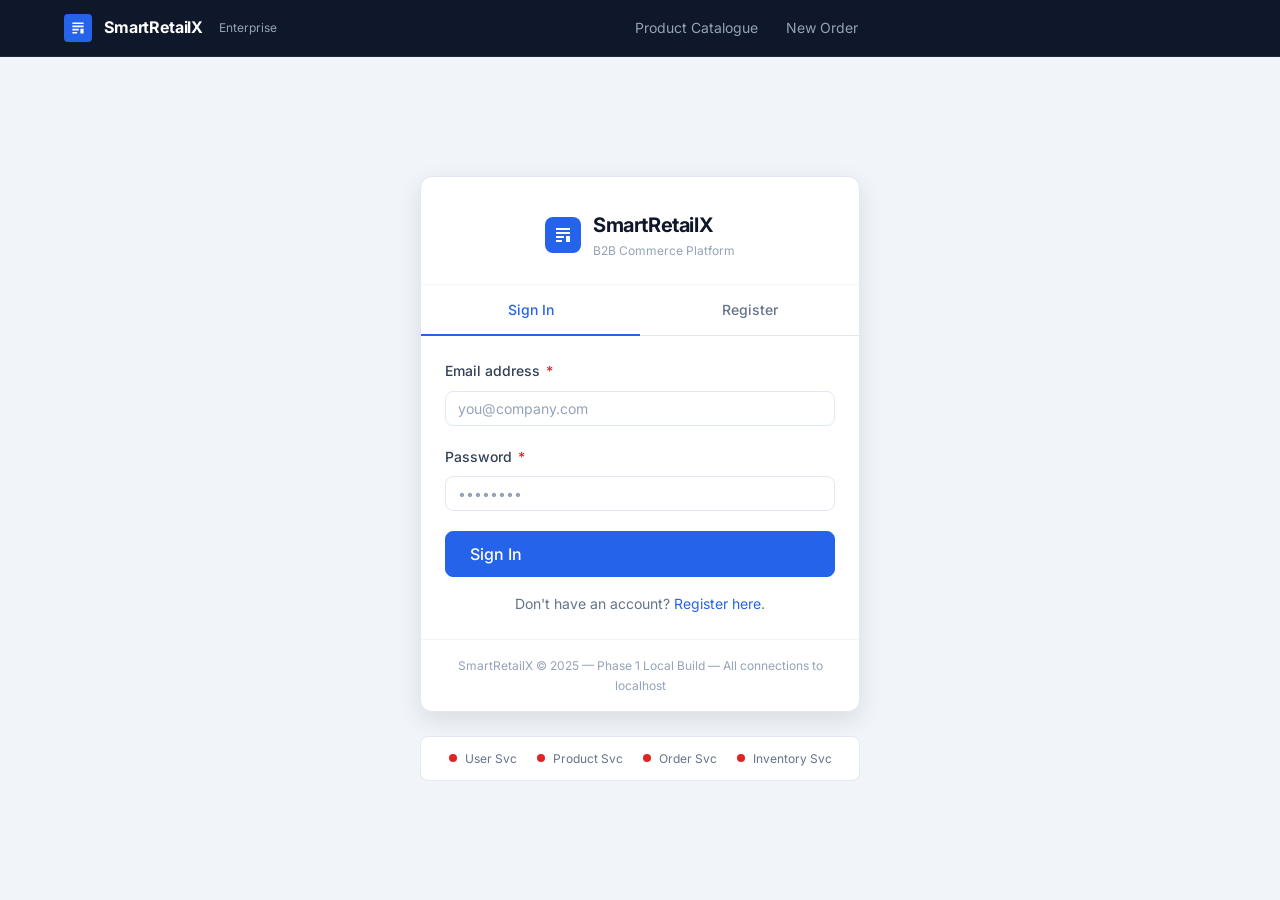
==== frontend/index.html @ c88612b1 "smart_retailx" ====
<!DOCTYPE html>
<html lang="en">
<head>
  <meta charset="UTF-8" />
  <meta name="viewport" content="width=device-width, initial-scale=1.0" />
  <title>Sign In — SmartRetailX</title>
  <meta name="description" content="Sign in to your SmartRetailX B2B commerce account or register as a new partner." />
  <link rel="stylesheet" href="style.css" />
  <style>
    body { background-color: var(--color-slate-100); display: flex; flex-direction: column; min-height: 100vh; }

    .auth-wrapper {
      flex: 1;
      display: flex;
      align-items: center;
      justify-content: center;
      padding: var(--sp-8) var(--sp-4);
    }

    .auth-box {
      background: var(--color-white);
      border: 1px solid var(--color-slate-200);
      border-radius: var(--radius-lg);
      box-shadow: var(--shadow-lg);
      width: 100%;
      max-width: 440px;
    }

    .auth-brand {
      display: flex;
      align-items: center;
      justify-content: center;
      gap: var(--sp-3);
      padding: var(--sp-8) var(--sp-6) var(--sp-6);
      border-bottom: 1px solid var(--color-slate-100);
    }

    .auth-brand-icon {
      width: 36px; height: 36px;
      background: var(--color-accent);
      border-radius: var(--radius-md);
      display: flex; align-items: center; justify-content: center;
    }

    .auth-brand-icon svg { width: 20px; height: 20px; fill: white; }

    .auth-brand-name {
      font-size: var(--text-xl);
      font-weight: 700;
      color: var(--color-navy);
      letter-spacing: -0.02em;
    }

    .auth-tabs {
      display: flex;
      border-bottom: 1px solid var(--color-slate-200);
    }

    .auth-tab {
      flex: 1;
      padding: var(--sp-4);
      text-align: center;
      font-size: var(--text-sm);
      font-weight: 500;
      color: var(--color-slate-500);
      cursor: pointer;
      background: none;
      border: none;
      border-bottom: 2px solid transparent;
      margin-bottom: -1px;
      font-family: var(--font-base);
      transition: color var(--trans-fast), border-color var(--trans-fast);
    }

    .auth-tab.active {
      color: var(--color-accent);
      border-bottom-color: var(--color-accent);
    }

    .auth-tab:hover:not(.active) { color: var(--color-navy); }

    .auth-form-panel { padding: var(--sp-6); display: none; }
    .auth-form-panel.active { display: block; }

    .auth-footer {
      padding: var(--sp-4) var(--sp-6);
      border-top: 1px solid var(--color-slate-100);
      text-align: center;
      font-size: var(--text-xs);
      color: var(--color-slate-400);
    }

    .service-status-bar {
      display: flex;
      gap: var(--sp-5);
      justify-content: center;
      padding: var(--sp-3) var(--sp-4);
      font-size: var(--text-xs);
      color: var(--color-slate-500);
      background: var(--color-white);
      border: 1px solid var(--color-slate-200);
      border-radius: var(--radius-md);
      margin-top: var(--sp-6);
      max-width: 440px;
      width: 100%;
    }

    .service-status-item {
      display: flex;
      align-items: center;
    }
  </style>
</head>
<body>

  <!-- Toast Container -->
  <div id="toast-container"></div>

  <!-- Topbar -->
  <header class="topbar">
    <div class="container topbar-inner">
      <a href="index.html" class="topbar-brand">
        <div class="topbar-brand-icon">
          <svg viewBox="0 0 20 20"><path d="M3 3h14v2H3V3zm0 4h14v2H3V7zm0 4h8v2H3v-2zm0 4h6v2H3v-2zm10-4h4v6h-4v-6z"/></svg>
        </div>
        <span class="topbar-brand-name">SmartRetailX</span>
        <span class="topbar-brand-tag">Enterprise</span>
      </a>
      <nav class="topbar-nav">
        <a href="catalog.html">Product Catalogue</a>
        <a href="checkout.html">New Order</a>
        <a href="admin.html">Admin</a>
      </nav>
      <div class="topbar-actions">
        <span id="session-display" style="font-size:var(--text-xs);color:var(--color-slate-400);"></span>
      </div>
    </div>
  </header>

  <!-- Auth Box -->
  <div class="auth-wrapper">
    <div style="display:flex;flex-direction:column;align-items:center;width:100%;max-width:440px;">
      <div class="auth-box">
        <!-- Brand -->
        <div class="auth-brand">
          <div class="auth-brand-icon">
            <svg viewBox="0 0 20 20"><path d="M3 3h14v2H3V3zm0 4h14v2H3V7zm0 4h8v2H3v-2zm0 4h6v2H3v-2zm10-4h4v6h-4v-6z"/></svg>
          </div>
          <div>
            <div class="auth-brand-name">SmartRetailX</div>
            <div style="font-size:var(--text-xs);color:var(--color-slate-400);">B2B Commerce Platform</div>
          </div>
        </div>

        <!-- Tabs -->
        <div class="auth-tabs" role="tablist">
          <button class="auth-tab active" id="tab-login" role="tab" aria-selected="true" onclick="switchTab('login')">Sign In</button>
          <button class="auth-tab" id="tab-register" role="tab" aria-selected="false" onclick="switchTab('register')">Register</button>
        </div>

        <!-- Login Panel -->
        <div class="auth-form-panel active" id="panel-login" role="tabpanel">
          <form id="form-login" novalidate>
            <div class="form-group">
              <label class="form-label" for="login-email">Email address <span class="required">*</span></label>
              <input class="form-control" type="email" id="login-email" placeholder="you@company.com" autocomplete="email" required />
            </div>
            <div class="form-group">
              <label class="form-label" for="login-password">Password <span class="required">*</span></label>
              <input class="form-control" type="password" id="login-password" placeholder="••••••••" autocomplete="current-password" required />
            </div>
            <div id="login-error" class="alert alert-danger mb-4" style="display:none;"></div>
            <button class="btn btn-primary btn-lg" type="submit" id="btn-login" style="width:100%;">Sign In</button>
          </form>
          <p class="text-muted text-sm mt-4" style="text-align:center;">
            Don't have an account? <a href="#" onclick="switchTab('register');return false;">Register here</a>.
          </p>
        </div>

        <!-- Register Panel -->
        <div class="auth-form-panel" id="panel-register" role="tabpanel">
          <form id="form-register" novalidate>
            <div class="form-row">
              <div class="form-group">
                <label class="form-label" for="reg-name">Full Name <span class="required">*</span></label>
                <input class="form-control" type="text" id="reg-name" placeholder="Jane Smith" required />
              </div>
              <div class="form-group">
                <label class="form-label" for="reg-company">Company</label>
                <input class="form-control" type="text" id="reg-company" placeholder="Acme Corp" />
              </div>
            </div>
            <div class="form-group">
              <label class="form-label" for="reg-email">Email address <span class="required">*</span></label>
              <input class="form-control" type="email" id="reg-email" placeholder="jane@acme.com" autocomplete="email" required />
            </div>
            <div class="form-group">
              <label class="form-label" for="reg-password">Password <span class="required">*</span></label>
              <input class="form-control" type="password" id="reg-password" placeholder="Min. 6 characters" autocomplete="new-password" required minlength="6" />
            </div>
            <div class="form-group">
              <label class="form-label" for="reg-role">Account Role</label>
              <select class="form-control" id="reg-role">
                <option value="customer">Customer</option>
                <option value="admin">Admin</option>
              </select>
              <span class="form-hint">Phase 2: This role will be encoded in the JWT and enforced via RBAC middleware.</span>
            </div>
            <div id="register-error" class="alert alert-danger mb-4" style="display:none;"></div>
            <button class="btn btn-primary btn-lg" type="submit" id="btn-register" style="width:100%;">Create Account</button>
          </form>
        </div>

        <!-- Footer -->
        <div class="auth-footer">
          SmartRetailX &copy; 2025 &mdash; Phase 1 Local Build &mdash; All connections to localhost
        </div>
      </div>

      <!-- Service health status -->
      <div class="service-status-bar" id="service-status">
        <span class="service-status-item"><span class="service-dot checking" id="dot-user"></span>User Svc</span>
        <span class="service-status-item"><span class="service-dot checking" id="dot-product"></span>Product Svc</span>
        <span class="service-status-item"><span class="service-dot checking" id="dot-order"></span>Order Svc</span>
        <span class="service-status-item"><span class="service-dot checking" id="dot-inventory"></span>Inventory Svc</span>
      </div>
    </div>
  </div>

  <script src="api.js"></script>
  <script>
    // ── Tab switching ──────────────────────────────────────────────────────────
    function switchTab(tab) {
      document.querySelectorAll('.auth-tab').forEach(t => t.classList.remove('active'));
      document.querySelectorAll('.auth-form-panel').forEach(p => p.classList.remove('active'));
      document.getElementById(`tab-${tab}`).classList.add('active');
      document.getElementById(`panel-${tab}`).classList.add('active');
    }

    // ── Apply RBAC nav (hides Admin link for non-admin users) ─────────────────
    applyRbacNav();

    // ── Show session info if already logged in ─────────────────────────────────
    const user = session.load();
    if (user) {
      document.getElementById('session-display').textContent =
        `Signed in as ${user.email} (${user.role})`;
    }

    // ── Login Form ─────────────────────────────────────────────────────────────
    document.getElementById('form-login').addEventListener('submit', async (e) => {
      e.preventDefault();
      const btn = document.getElementById('btn-login');
      const errEl = document.getElementById('login-error');
      errEl.style.display = 'none';
      btn.disabled = true;
      btn.textContent = 'Signing in…';
      try {
        // POST /login → User Service (port 8001)
        // Phase 2: returns {access_token, token_type, user_id, email, role}
        const data = await apiFetch(`${API.USER}/login`, {
          method: 'POST',
          body: {
            email: document.getElementById('login-email').value.trim(),
            password: document.getElementById('login-password').value,
          },
        });
        // Save JWT token + user metadata to localStorage
        session.save(data);
        showToast(`Welcome back, ${data.email}! Role: ${data.role}`, 'success');
        // Redirect admins straight to admin panel, customers to catalogue
        setTimeout(() => {
          window.location.href = data.role === 'admin' ? 'admin.html' : 'catalog.html';
        }, 900);
      } catch (err) {
        errEl.textContent = err.message;
        errEl.style.display = 'flex';
        btn.disabled = false;
        btn.textContent = 'Sign In';
      }
    });

    // ── Register Form ──────────────────────────────────────────────────────────
    document.getElementById('form-register').addEventListener('submit', async (e) => {
      e.preventDefault();
      const btn = document.getElementById('btn-register');
      const errEl = document.getElementById('register-error');
      errEl.style.display = 'none';
      btn.disabled = true;
      btn.textContent = 'Creating account…';
      try {
        await apiFetch(`${API.USER}/users`, {
          method: 'POST',
          body: {
            full_name: document.getElementById('reg-name').value.trim(),
            email: document.getElementById('reg-email').value.trim(),
            password: document.getElementById('reg-password').value,
            company: document.getElementById('reg-company').value.trim() || null,
            role: document.getElementById('reg-role').value,
          },
        });
        showToast('Account created. Please sign in.', 'success');
        switchTab('login');
      } catch (err) {
        errEl.textContent = err.message;
        errEl.style.display = 'flex';
      } finally {
        btn.disabled = false;
        btn.textContent = 'Create Account';
      }
    });

    // ── Service health ─────────────────────────────────────────────────────────
    checkServiceHealth(API.USER,      'dot-user');
    checkServiceHealth(API.PRODUCT,   'dot-product');
    checkServiceHealth(API.ORDER,     'dot-order');
    checkServiceHealth(API.INVENTORY, 'dot-inventory');
  </script>
</body>
</html>
---- frontend/style.css ----
/*
 * SmartRetailX - Enterprise B2B Dashboard
 * Global Stylesheet
 * Design Language: Professional, stable, subdued enterprise SaaS
 */

/* ── Google Fonts ─────────────────────────────────────────────────────────── */
@import url('https://fonts.googleapis.com/css2?family=Inter:wght@300;400;500;600;700&family=JetBrains+Mono:wght@400;500&display=swap');

/* ── Design Tokens ────────────────────────────────────────────────────────── */
:root {
  /* Brand Palette */
  --color-navy:        #0f172a;
  --color-navy-light:  #1e293b;
  --color-slate-700:   #334155;
  --color-slate-500:   #64748b;
  --color-slate-400:   #94a3b8;
  --color-slate-200:   #e2e8f0;
  --color-slate-100:   #f1f5f9;
  --color-white:       #ffffff;
  --color-off-white:   #f8f9fa;

  /* Accent — muted teal-blue (accessible, enterprise-appropriate) */
  --color-accent:      #2563eb;
  --color-accent-dark: #1d4ed8;
  --color-accent-light:#dbeafe;

  /* Status colours */
  --color-success:     #16a34a;
  --color-success-bg:  #dcfce7;
  --color-warning:     #d97706;
  --color-warning-bg:  #fef3c7;
  --color-danger:      #dc2626;
  --color-danger-bg:   #fee2e2;
  --color-info:        #0284c7;
  --color-info-bg:     #e0f2fe;

  /* Typography */
  --font-base:   'Inter', system-ui, sans-serif;
  --font-mono:   'JetBrains Mono', monospace;
  --text-xs:     0.75rem;
  --text-sm:     0.875rem;
  --text-base:   1rem;
  --text-lg:     1.125rem;
  --text-xl:     1.25rem;
  --text-2xl:    1.5rem;
  --text-3xl:    1.875rem;

  /* Spacing */
  --sp-1:  0.25rem;
  --sp-2:  0.5rem;
  --sp-3:  0.75rem;
  --sp-4:  1rem;
  --sp-5:  1.25rem;
  --sp-6:  1.5rem;
  --sp-8:  2rem;
  --sp-10: 2.5rem;
  --sp-12: 3rem;

  /* Radii */
  --radius-sm: 4px;
  --radius-md: 8px;
  --radius-lg: 12px;

  /* Shadows */
  --shadow-sm:  0 1px 2px rgba(0,0,0,0.06);
  --shadow-md:  0 4px 12px rgba(0,0,0,0.08);
  --shadow-lg:  0 8px 24px rgba(0,0,0,0.10);

  /* Transitions */
  --trans-fast: 120ms ease;
  --trans-base: 200ms ease;
}

/* ── Reset & Base ─────────────────────────────────────────────────────────── */
*, *::before, *::after { box-sizing: border-box; margin: 0; padding: 0; }

html { scroll-behavior: smooth; }

body {
  font-family: var(--font-base);
  font-size: var(--text-base);
  color: var(--color-navy);
  background-color: var(--color-off-white);
  line-height: 1.6;
  -webkit-font-smoothing: antialiased;
}

a { color: var(--color-accent); text-decoration: none; }
a:hover { text-decoration: underline; }

img { display: block; max-width: 100%; }

/* ── Layout ───────────────────────────────────────────────────────────────── */
.page-wrapper {
  display: flex;
  flex-direction: column;
  min-height: 100vh;
}

.container {
  width: 100%;
  max-width: 1200px;
  margin-left: auto;
  margin-right: auto;
  padding-left: var(--sp-6);
  padding-right: var(--sp-6);
}

/* ── Topbar / Header ──────────────────────────────────────────────────────── */
.topbar {
  background-color: var(--color-navy);
  border-bottom: 1px solid var(--color-navy-light);
  position: sticky;
  top: 0;
  z-index: 100;
}

.topbar-inner {
  display: flex;
  align-items: center;
  justify-content: space-between;
  height: 56px;
  gap: var(--sp-6);
}

.topbar-brand {
  display: flex;
  align-items: center;
  gap: var(--sp-3);
  text-decoration: none;
}

.topbar-brand-icon {
  width: 28px;
  height: 28px;
  background-color: var(--color-accent);
  border-radius: var(--radius-sm);
  display: flex;
  align-items: center;
  justify-content: center;
  flex-shrink: 0;
}

.topbar-brand-icon svg {
  width: 16px;
  height: 16px;
  fill: white;
}

.topbar-brand-name {
  font-size: var(--text-base);
  font-weight: 700;
  color: var(--color-white);
  letter-spacing: -0.01em;
}

.topbar-brand-tag {
  font-size: var(--text-xs);
  color: var(--color-slate-400);
  font-weight: 400;
  margin-left: var(--sp-1);
}

.topbar-nav {
  display: flex;
  align-items: center;
  gap: var(--sp-1);
}

.topbar-nav a {
  font-size: var(--text-sm);
  color: var(--color-slate-400);
  text-decoration: none;
  padding: var(--sp-2) var(--sp-3);
  border-radius: var(--radius-sm);
  transition: color var(--trans-fast), background-color var(--trans-fast);
}

.topbar-nav a:hover,
.topbar-nav a.active {
  color: var(--color-white);
  background-color: var(--color-navy-light);
}

.topbar-actions {
  display: flex;
  align-items: center;
  gap: var(--sp-3);
}

/* ── Main Content Area ────────────────────────────────────────────────────── */
.page-content {
  flex: 1;
  padding: var(--sp-8) 0;
}

/* ── Page Header ──────────────────────────────────────────────────────────── */
.page-header {
  margin-bottom: var(--sp-8);
  padding-bottom: var(--sp-6);
  border-bottom: 1px solid var(--color-slate-200);
}

.page-header h1 {
  font-size: var(--text-2xl);
  font-weight: 700;
  color: var(--color-navy);
  letter-spacing: -0.02em;
}

.page-header p {
  font-size: var(--text-sm);
  color: var(--color-slate-500);
  margin-top: var(--sp-1);
}

.page-header-row {
  display: flex;
  align-items: flex-start;
  justify-content: space-between;
  gap: var(--sp-4);
  flex-wrap: wrap;
}

/* ── Cards ────────────────────────────────────────────────────────────────── */
.card {
  background: var(--color-white);
  border: 1px solid var(--color-slate-200);
  border-radius: var(--radius-lg);
  box-shadow: var(--shadow-sm);
}

.card-header {
  padding: var(--sp-5) var(--sp-6);
  border-bottom: 1px solid var(--color-slate-200);
  display: flex;
  align-items: center;
  justify-content: space-between;
  gap: var(--sp-4);
}

.card-title {
  font-size: var(--text-base);
  font-weight: 600;
  color: var(--color-navy);
}

.card-body {
  padding: var(--sp-6);
}

/* ── Stat Cards ───────────────────────────────────────────────────────────── */
.stat-grid {
  display: grid;
  grid-template-columns: repeat(auto-fit, minmax(180px, 1fr));
  gap: var(--sp-4);
  margin-bottom: var(--sp-8);
}

.stat-card {
  background: var(--color-white);
  border: 1px solid var(--color-slate-200);
  border-radius: var(--radius-lg);
  padding: var(--sp-5) var(--sp-6);
  box-shadow: var(--shadow-sm);
}

.stat-card-label {
  font-size: var(--text-xs);
  font-weight: 600;
  text-transform: uppercase;
  letter-spacing: 0.06em;
  color: var(--color-slate-500);
  margin-bottom: var(--sp-2);
}

.stat-card-value {
  font-size: var(--text-3xl);
  font-weight: 700;
  color: var(--color-navy);
  letter-spacing: -0.03em;
  line-height: 1;
}

.stat-card-sub {
  font-size: var(--text-xs);
  color: var(--color-slate-400);
  margin-top: var(--sp-1);
}

/* ── Buttons ──────────────────────────────────────────────────────────────── */
.btn {
  display: inline-flex;
  align-items: center;
  gap: var(--sp-2);
  padding: 0.5rem 1rem;
  border-radius: var(--radius-md);
  font-size: var(--text-sm);
  font-weight: 500;
  font-family: var(--font-base);
  cursor: pointer;
  border: 1px solid transparent;
  transition: background-color var(--trans-fast), box-shadow var(--trans-fast), border-color var(--trans-fast);
  text-decoration: none;
  white-space: nowrap;
}

.btn:disabled {
  opacity: 0.5;
  cursor: not-allowed;
}

.btn-primary {
  background-color: var(--color-accent);
  color: white;
  border-color: var(--color-accent);
}
.btn-primary:hover:not(:disabled) {
  background-color: var(--color-accent-dark);
  border-color: var(--color-accent-dark);
  box-shadow: var(--shadow-sm);
}

.btn-secondary {
  background-color: var(--color-white);
  color: var(--color-slate-700);
  border-color: var(--color-slate-200);
}
.btn-secondary:hover:not(:disabled) {
  background-color: var(--color-slate-100);
  border-color: var(--color-slate-400);
}

.btn-danger {
  background-color: var(--color-white);
  color: var(--color-danger);
  border-color: var(--color-danger);
}
.btn-danger:hover:not(:disabled) {
  background-color: var(--color-danger-bg);
}

.btn-sm {
  padding: 0.3rem 0.7rem;
  font-size: var(--text-xs);
}

.btn-lg {
  padding: 0.75rem 1.5rem;
  font-size: var(--text-base);
}

/* ── Forms ────────────────────────────────────────────────────────────────── */
.form-group {
  margin-bottom: var(--sp-5);
}

.form-label {
  display: block;
  font-size: var(--text-sm);
  font-weight: 500;
  color: var(--color-slate-700);
  margin-bottom: var(--sp-2);
}

.form-label span.required {
  color: var(--color-danger);
  margin-left: 2px;
}

.form-control {
  width: 100%;
  padding: 0.5rem 0.75rem;
  font-family: var(--font-base);
  font-size: var(--text-sm);
  color: var(--color-navy);
  background-color: var(--color-white);
  border: 1px solid var(--color-slate-200);
  border-radius: var(--radius-md);
  transition: border-color var(--trans-fast), box-shadow var(--trans-fast);
  outline: none;
}

.form-control:focus {
  border-color: var(--color-accent);
  box-shadow: 0 0 0 3px var(--color-accent-light);
}

.form-control::placeholder {
  color: var(--color-slate-400);
}

select.form-control {
  appearance: none;
  background-image: url("data:image/svg+xml,%3Csvg xmlns='http://www.w3.org/2000/svg' width='12' height='8' viewBox='0 0 12 8'%3E%3Cpath fill='%2364748b' d='M1 1l5 5 5-5'/%3E%3C/svg%3E");
  background-repeat: no-repeat;
  background-position: right 0.75rem center;
  padding-right: 2.25rem;
}

textarea.form-control {
  resize: vertical;
  min-height: 80px;
}

.form-row {
  display: grid;
  grid-template-columns: 1fr 1fr;
  gap: var(--sp-5);
}

.form-hint {
  font-size: var(--text-xs);
  color: var(--color-slate-400);
  margin-top: var(--sp-1);
}

/* ── Tables ───────────────────────────────────────────────────────────────── */
.table-wrapper {
  overflow-x: auto;
  -webkit-overflow-scrolling: touch;
}

.table {
  width: 100%;
  border-collapse: collapse;
  font-size: var(--text-sm);
}

.table thead th {
  text-align: left;
  padding: var(--sp-3) var(--sp-4);
  font-size: var(--text-xs);
  font-weight: 600;
  text-transform: uppercase;
  letter-spacing: 0.05em;
  color: var(--color-slate-500);
  background-color: var(--color-slate-100);
  border-bottom: 1px solid var(--color-slate-200);
}

.table tbody td {
  padding: var(--sp-4);
  border-bottom: 1px solid var(--color-slate-100);
  color: var(--color-navy);
  vertical-align: middle;
}

.table tbody tr:last-child td {
  border-bottom: none;
}

.table tbody tr:hover td {
  background-color: var(--color-off-white);
}

.table-actions {
  display: flex;
  align-items: center;
  gap: var(--sp-2);
}

/* ── Badges / Status ──────────────────────────────────────────────────────── */
.badge {
  display: inline-flex;
  align-items: center;
  padding: 2px 8px;
  border-radius: 999px;
  font-size: var(--text-xs);
  font-weight: 600;
  letter-spacing: 0.02em;
}

.badge-success  { background: var(--color-success-bg);  color: var(--color-success); }
.badge-warning  { background: var(--color-warning-bg);  color: var(--color-warning); }
.badge-danger   { background: var(--color-danger-bg);   color: var(--color-danger);  }
.badge-info     { background: var(--color-info-bg);     color: var(--color-info);    }
.badge-neutral  { background: var(--color-slate-100);   color: var(--color-slate-500); }

/* ── Alerts / Toasts ──────────────────────────────────────────────────────── */
.alert {
  padding: var(--sp-4) var(--sp-5);
  border-radius: var(--radius-md);
  font-size: var(--text-sm);
  display: flex;
  align-items: flex-start;
  gap: var(--sp-3);
}

.alert-success { background: var(--color-success-bg); color: var(--color-success); border-left: 3px solid var(--color-success); }
.alert-danger  { background: var(--color-danger-bg);  color: var(--color-danger);  border-left: 3px solid var(--color-danger);  }
.alert-warning { background: var(--color-warning-bg); color: var(--color-warning); border-left: 3px solid var(--color-warning); }
.alert-info    { background: var(--color-info-bg);    color: var(--color-info);    border-left: 3px solid var(--color-info);    }

#toast-container {
  position: fixed;
  top: var(--sp-4);
  right: var(--sp-4);
  z-index: 9999;
  display: flex;
  flex-direction: column;
  gap: var(--sp-2);
  max-width: 360px;
}

.toast {
  padding: var(--sp-4) var(--sp-5);
  border-radius: var(--radius-md);
  font-size: var(--text-sm);
  box-shadow: var(--shadow-lg);
  animation: toastIn 200ms ease forwards;
  position: relative;
}

.toast.toast-success { background: var(--color-success-bg); color: var(--color-success); border-left: 3px solid var(--color-success); }
.toast.toast-error   { background: var(--color-danger-bg);  color: var(--color-danger);  border-left: 3px solid var(--color-danger);  }
.toast.toast-info    { background: var(--color-info-bg);    color: var(--color-info);    border-left: 3px solid var(--color-info);    }

@keyframes toastIn {
  from { opacity: 0; transform: translateX(20px); }
  to   { opacity: 1; transform: translateX(0);    }
}

/* ── Modal ────────────────────────────────────────────────────────────────── */
.modal-overlay {
  position: fixed;
  inset: 0;
  background: rgba(15, 23, 42, 0.55);
  backdrop-filter: blur(3px);
  z-index: 500;
  display: none;
  align-items: center;
  justify-content: center;
  padding: var(--sp-6);
}

.modal-overlay.open { display: flex; }

.modal {
  background: var(--color-white);
  border-radius: var(--radius-lg);
  box-shadow: var(--shadow-lg);
  width: 100%;
  max-width: 520px;
  max-height: 90vh;
  overflow-y: auto;
}

.modal-header {
  padding: var(--sp-5) var(--sp-6);
  border-bottom: 1px solid var(--color-slate-200);
  display: flex;
  align-items: center;
  justify-content: space-between;
}

.modal-title {
  font-size: var(--text-lg);
  font-weight: 600;
  color: var(--color-navy);
}

.modal-close {
  background: none;
  border: none;
  cursor: pointer;
  color: var(--color-slate-400);
  padding: var(--sp-1);
  border-radius: var(--radius-sm);
  transition: color var(--trans-fast);
  font-size: 1.25rem;
  line-height: 1;
}

.modal-close:hover { color: var(--color-navy); }

.modal-body {
  padding: var(--sp-6);
}

.modal-footer {
  padding: var(--sp-4) var(--sp-6);
  border-top: 1px solid var(--color-slate-200);
  display: flex;
  justify-content: flex-end;
  gap: var(--sp-3);
}

/* ── Dividers & Spacers ───────────────────────────────────────────────────── */
.divider {
  height: 1px;
  background: var(--color-slate-200);
  margin: var(--sp-6) 0;
}

.text-muted   { color: var(--color-slate-500); }
.text-sm      { font-size: var(--text-sm); }
.text-xs      { font-size: var(--text-xs); }
.text-mono    { font-family: var(--font-mono); }
.fw-600       { font-weight: 600; }
.mt-4         { margin-top: var(--sp-4); }
.mb-4         { margin-bottom: var(--sp-4); }
.mb-6         { margin-bottom: var(--sp-6); }

/* ── Empty State ──────────────────────────────────────────────────────────── */
.empty-state {
  text-align: center;
  padding: var(--sp-12) var(--sp-6);
  color: var(--color-slate-400);
}

.empty-state-icon {
  font-size: 2.5rem;
  margin-bottom: var(--sp-4);
  opacity: 0.4;
}

.empty-state p {
  font-size: var(--text-sm);
  max-width: 300px;
  margin: 0 auto;
}

/* ── Loading ──────────────────────────────────────────────────────────────── */
.loading-row td {
  padding: var(--sp-8) !important;
  text-align: center;
  color: var(--color-slate-400);
  font-size: var(--text-sm);
}

/* ── Footer ───────────────────────────────────────────────────────────────── */
.page-footer {
  border-top: 1px solid var(--color-slate-200);
  padding: var(--sp-5) 0;
  margin-top: auto;
}

.page-footer-inner {
  display: flex;
  align-items: center;
  justify-content: space-between;
  font-size: var(--text-xs);
  color: var(--color-slate-400);
  gap: var(--sp-4);
  flex-wrap: wrap;
}

.footer-links { display: flex; gap: var(--sp-4); }
.footer-links a { color: var(--color-slate-400); text-decoration: none; }
.footer-links a:hover { color: var(--color-slate-500); }

/* ── Utility: API Status Dots ─────────────────────────────────────────────── */
.service-dot {
  display: inline-block;
  width: 8px;
  height: 8px;
  border-radius: 50%;
  background: var(--color-slate-200);
  margin-right: var(--sp-2);
  vertical-align: middle;
}

.service-dot.online  { background: var(--color-success); }
.service-dot.offline { background: var(--color-danger);  }
.service-dot.checking { background: var(--color-warning); }

/* ── Sidebar (Admin) ──────────────────────────────────────────────────────── */
.admin-layout {
  display: grid;
  grid-template-columns: 220px 1fr;
  gap: var(--sp-8);
  align-items: start;
}

.sidebar {
  background: var(--color-white);
  border: 1px solid var(--color-slate-200);
  border-radius: var(--radius-lg);
  padding: var(--sp-4) 0;
  box-shadow: var(--shadow-sm);
  position: sticky;
  top: 72px;
}

.sidebar-item {
  display: flex;
  align-items: center;
  gap: var(--sp-3);
  padding: var(--sp-3) var(--sp-4);
  font-size: var(--text-sm);
  color: var(--color-slate-500);
  cursor: pointer;
  transition: background-color var(--trans-fast), color var(--trans-fast);
  border-left: 3px solid transparent;
}

.sidebar-item:hover { background: var(--color-off-white); color: var(--color-navy); }
.sidebar-item.active { background: var(--color-accent-light); color: var(--color-accent); border-left-color: var(--color-accent); font-weight: 600; }

.sidebar-section-label {
  font-size: var(--text-xs);
  font-weight: 600;
  text-transform: uppercase;
  letter-spacing: 0.06em;
  color: var(--color-slate-400);
  padding: var(--sp-4) var(--sp-4) var(--sp-2);
}

/* ── Responsive ───────────────────────────────────────────────────────────── */
@media (max-width: 768px) {
  .form-row { grid-template-columns: 1fr; }
  .admin-layout { grid-template-columns: 1fr; }
  .sidebar { position: static; }
  .topbar-nav { display: none; }
  .stat-grid { grid-template-columns: repeat(2, 1fr); }
}

@media (max-width: 480px) {
  .container { padding-left: var(--sp-4); padding-right: var(--sp-4); }
  .stat-grid { grid-template-columns: 1fr; }
}
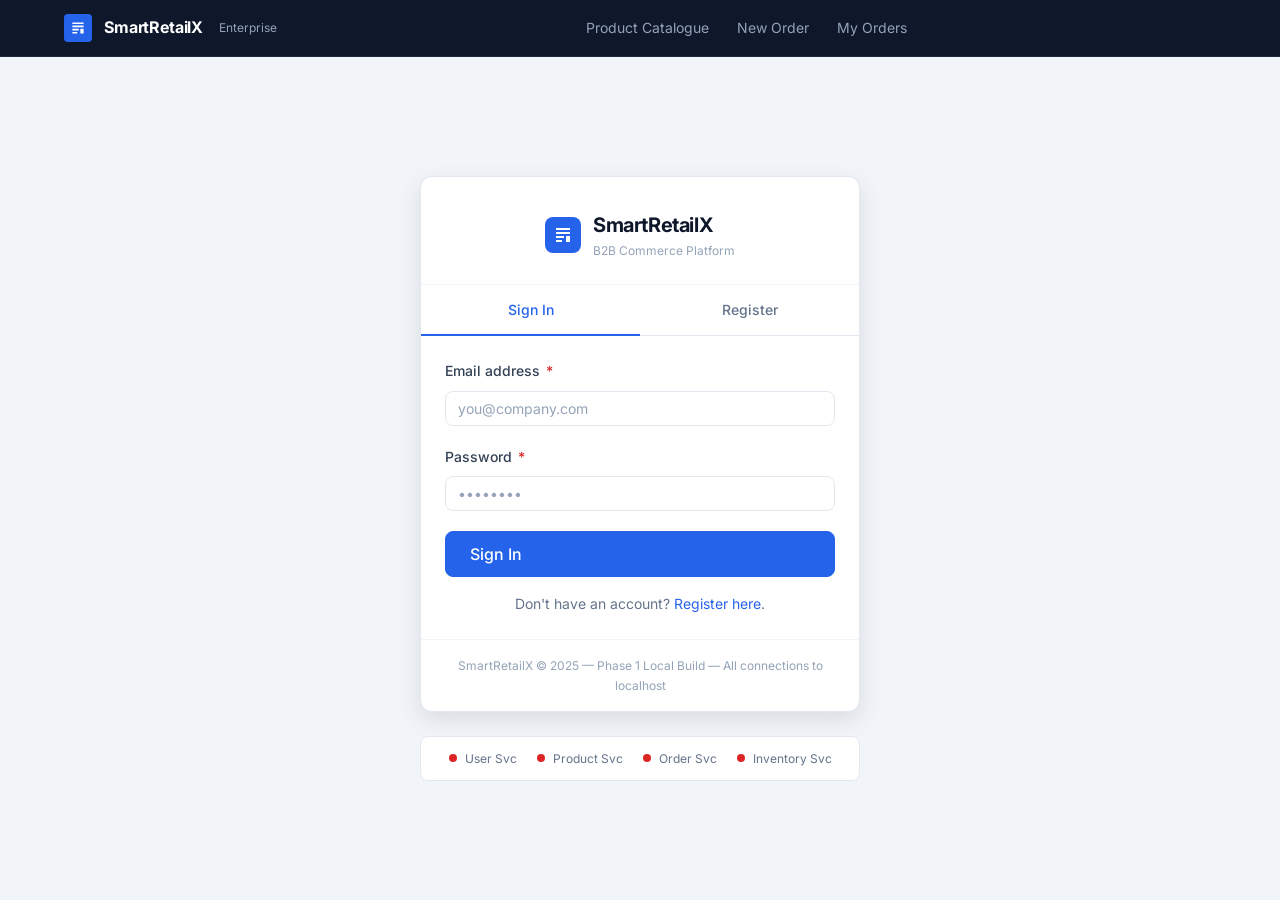
==== commit d37b0783: "bug fix 3" ====
--- a/frontend/index.html
+++ b/frontend/index.html
@@ -129,6 +129,7 @@
       <nav class="topbar-nav">
         <a href="catalog.html">Product Catalogue</a>
         <a href="checkout.html">New Order</a>
+        <a href="orders.html">My Orders</a>
         <a href="admin.html">Admin</a>
       </nav>
       <div class="topbar-actions">
@@ -197,14 +198,6 @@
             <div class="form-group">
               <label class="form-label" for="reg-password">Password <span class="required">*</span></label>
               <input class="form-control" type="password" id="reg-password" placeholder="Min. 6 characters" autocomplete="new-password" required minlength="6" />
-            </div>
-            <div class="form-group">
-              <label class="form-label" for="reg-role">Account Role</label>
-              <select class="form-control" id="reg-role">
-                <option value="customer">Customer</option>
-                <option value="admin">Admin</option>
-              </select>
-              <span class="form-hint">Phase 2: This role will be encoded in the JWT and enforced via RBAC middleware.</span>
             </div>
             <div id="register-error" class="alert alert-danger mb-4" style="display:none;"></div>
             <button class="btn btn-primary btn-lg" type="submit" id="btn-register" style="width:100%;">Create Account</button>
@@ -296,7 +289,7 @@
             email: document.getElementById('reg-email').value.trim(),
             password: document.getElementById('reg-password').value,
             company: document.getElementById('reg-company').value.trim() || null,
-            role: document.getElementById('reg-role').value,
+            role: 'customer',
           },
         });
         showToast('Account created. Please sign in.', 'success');
